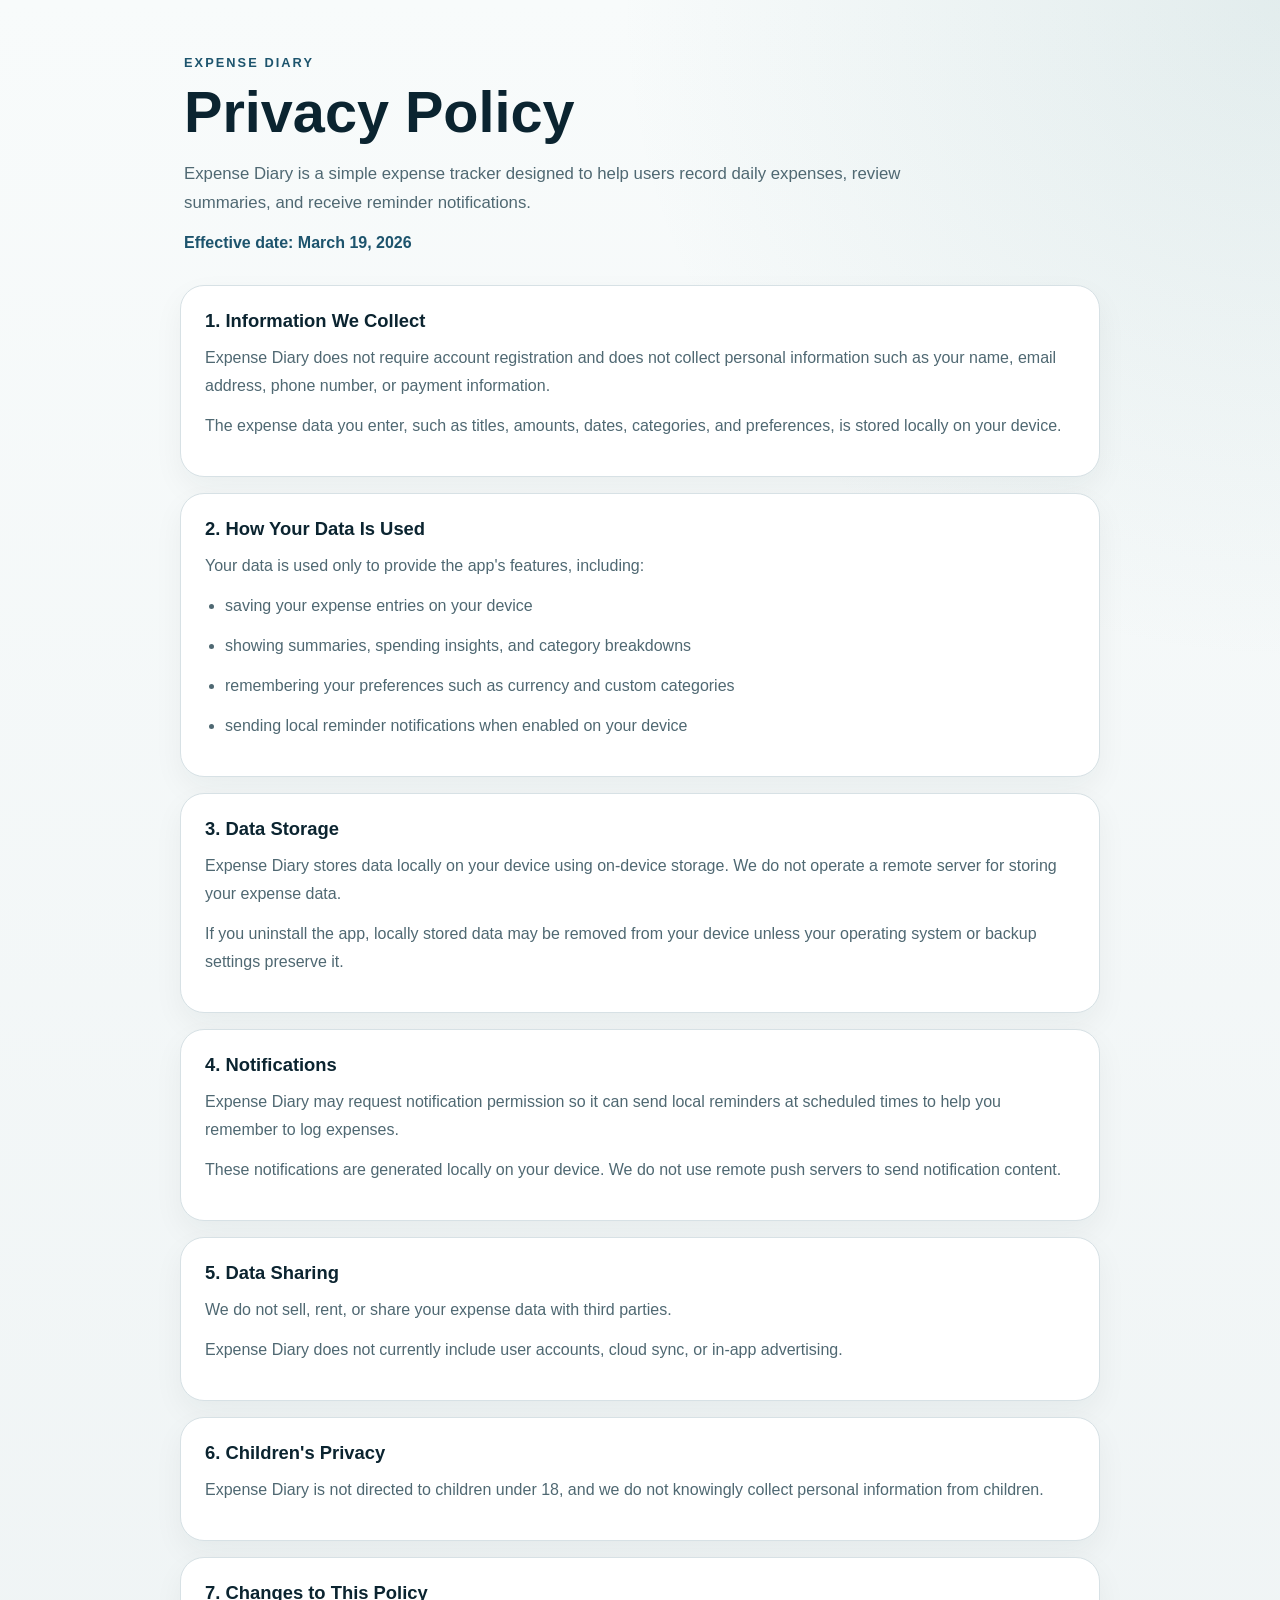
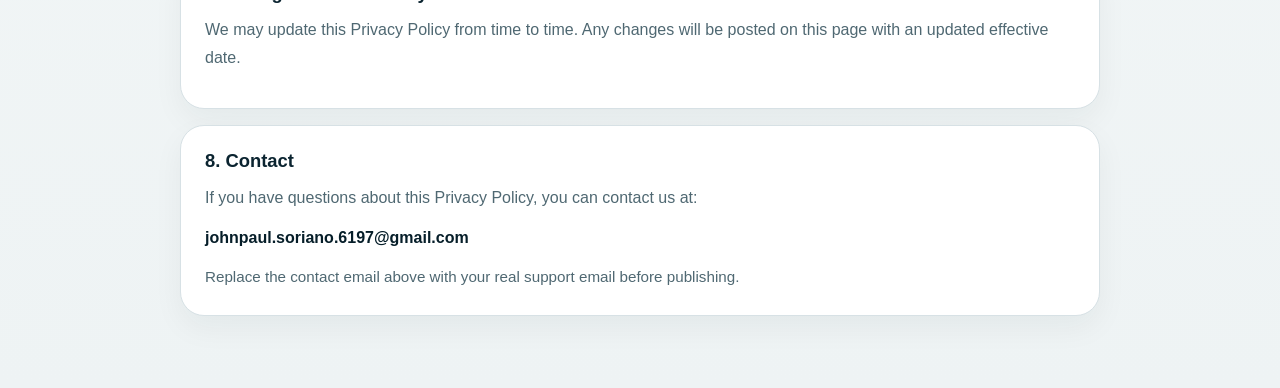
==== index.html @ 6d122ec1 "update" ====
<!DOCTYPE html>
<html lang="en">
<head>
  <meta charset="UTF-8">
  <meta name="viewport" content="width=device-width, initial-scale=1.0">
  <meta
    name="description"
    content="Privacy Policy for Expense Diary, a simple expense tracker."
  >
  <title>Expense Diary Privacy Policy</title>
  <link rel="stylesheet" href="privacy-policy.css">
</head>
<body>
  <main class="page">
    <section class="hero">
      <p class="eyebrow">Expense Diary</p>
      <h1>Privacy Policy</h1>
      <p class="lead">
        Expense Diary is a simple expense tracker designed to help users record
        daily expenses, review summaries, and receive reminder notifications.
      </p>
      <p class="meta">Effective date: March 19, 2026</p>
    </section>

    <section class="card">
      <h2>1. Information We Collect</h2>
      <p>
        Expense Diary does not require account registration and does not collect
        personal information such as your name, email address, phone number, or
        payment information.
      </p>
      <p>
        The expense data you enter, such as titles, amounts, dates, categories,
        and preferences, is stored locally on your device.
      </p>
    </section>

    <section class="card">
      <h2>2. How Your Data Is Used</h2>
      <p>Your data is used only to provide the app's features, including:</p>
      <ul>
        <li>saving your expense entries on your device</li>
        <li>showing summaries, spending insights, and category breakdowns</li>
        <li>remembering your preferences such as currency and custom categories</li>
        <li>sending local reminder notifications when enabled on your device</li>
      </ul>
    </section>

    <section class="card">
      <h2>3. Data Storage</h2>
      <p>
        Expense Diary stores data locally on your device using on-device storage.
        We do not operate a remote server for storing your expense data.
      </p>
      <p>
        If you uninstall the app, locally stored data may be removed from your
        device unless your operating system or backup settings preserve it.
      </p>
    </section>

    <section class="card">
      <h2>4. Notifications</h2>
      <p>
        Expense Diary may request notification permission so it can send local
        reminders at scheduled times to help you remember to log expenses.
      </p>
      <p>
        These notifications are generated locally on your device. We do not use
        remote push servers to send notification content.
      </p>
    </section>

    <section class="card">
      <h2>5. Data Sharing</h2>
      <p>
        We do not sell, rent, or share your expense data with third parties.
      </p>
      <p>
        Expense Diary does not currently include user accounts, cloud sync, or
        in-app advertising.
      </p>
    </section>

    <section class="card">
      <h2>6. Children's Privacy</h2>
      <p>
        Expense Diary is not directed to children under 18, and we do not
        knowingly collect personal information from children.
      </p>
    </section>

    <section class="card">
      <h2>7. Changes to This Policy</h2>
      <p>
        We may update this Privacy Policy from time to time. Any changes will be
        posted on this page with an updated effective date.
      </p>
    </section>

    <section class="card">
      <h2>8. Contact</h2>
      <p>
        If you have questions about this Privacy Policy, you can contact us at:
      </p>
      <p class="contact">johnpaul.soriano.6197@gmail.com</p>
      <p class="note">
        Replace the contact email above with your real support email before
        publishing.
      </p>
    </section>
  </main>
</body>
</html>
---- privacy-policy.css ----
:root {
  --bg: #eef3f4;
  --surface: #ffffff;
  --text: #0b2430;
  --muted: #4f6872;
  --line: #d7e1e5;
  --primary: #061e29;
  --secondary: #1d546d;
}

* {
  box-sizing: border-box;
}

body {
  margin: 0;
  font-family: "Poppins", "Segoe UI", sans-serif;
  background:
    radial-gradient(circle at top right, rgba(95, 149, 152, 0.14), transparent 28%),
    linear-gradient(180deg, #f8fbfb 0%, var(--bg) 100%);
  color: var(--text);
}

.page {
  width: min(920px, calc(100% - 32px));
  margin: 0 auto;
  padding: 40px 0 56px;
}

.hero {
  padding: 12px 4px 28px;
}

.eyebrow {
  margin: 0 0 10px;
  color: var(--secondary);
  font-size: 0.8rem;
  font-weight: 700;
  letter-spacing: 0.16em;
  text-transform: uppercase;
}

h1 {
  margin: 0;
  font-size: clamp(2rem, 5vw, 3.6rem);
  line-height: 1;
}

.lead {
  max-width: 720px;
  margin: 18px 0 12px;
  color: var(--muted);
  font-size: 1.05rem;
  line-height: 1.7;
}

.meta {
  margin: 0;
  color: var(--secondary);
  font-weight: 600;
}

.card {
  margin-bottom: 16px;
  padding: 24px;
  background: var(--surface);
  border: 1px solid var(--line);
  border-radius: 24px;
  box-shadow: 0 12px 30px rgba(6, 30, 41, 0.05);
}

h2 {
  margin: 0 0 12px;
  font-size: 1.15rem;
}

p,
li {
  margin: 0 0 12px;
  color: var(--muted);
  line-height: 1.75;
}

ul {
  margin: 0;
  padding-left: 20px;
}

.contact {
  color: var(--primary);
  font-weight: 700;
}

.note {
  margin-bottom: 0;
  font-size: 0.95rem;
}

@media (max-width: 640px) {
  .page {
    width: min(100% - 24px, 920px);
    padding: 24px 0 40px;
  }

  .card {
    padding: 20px;
    border-radius: 20px;
  }
}
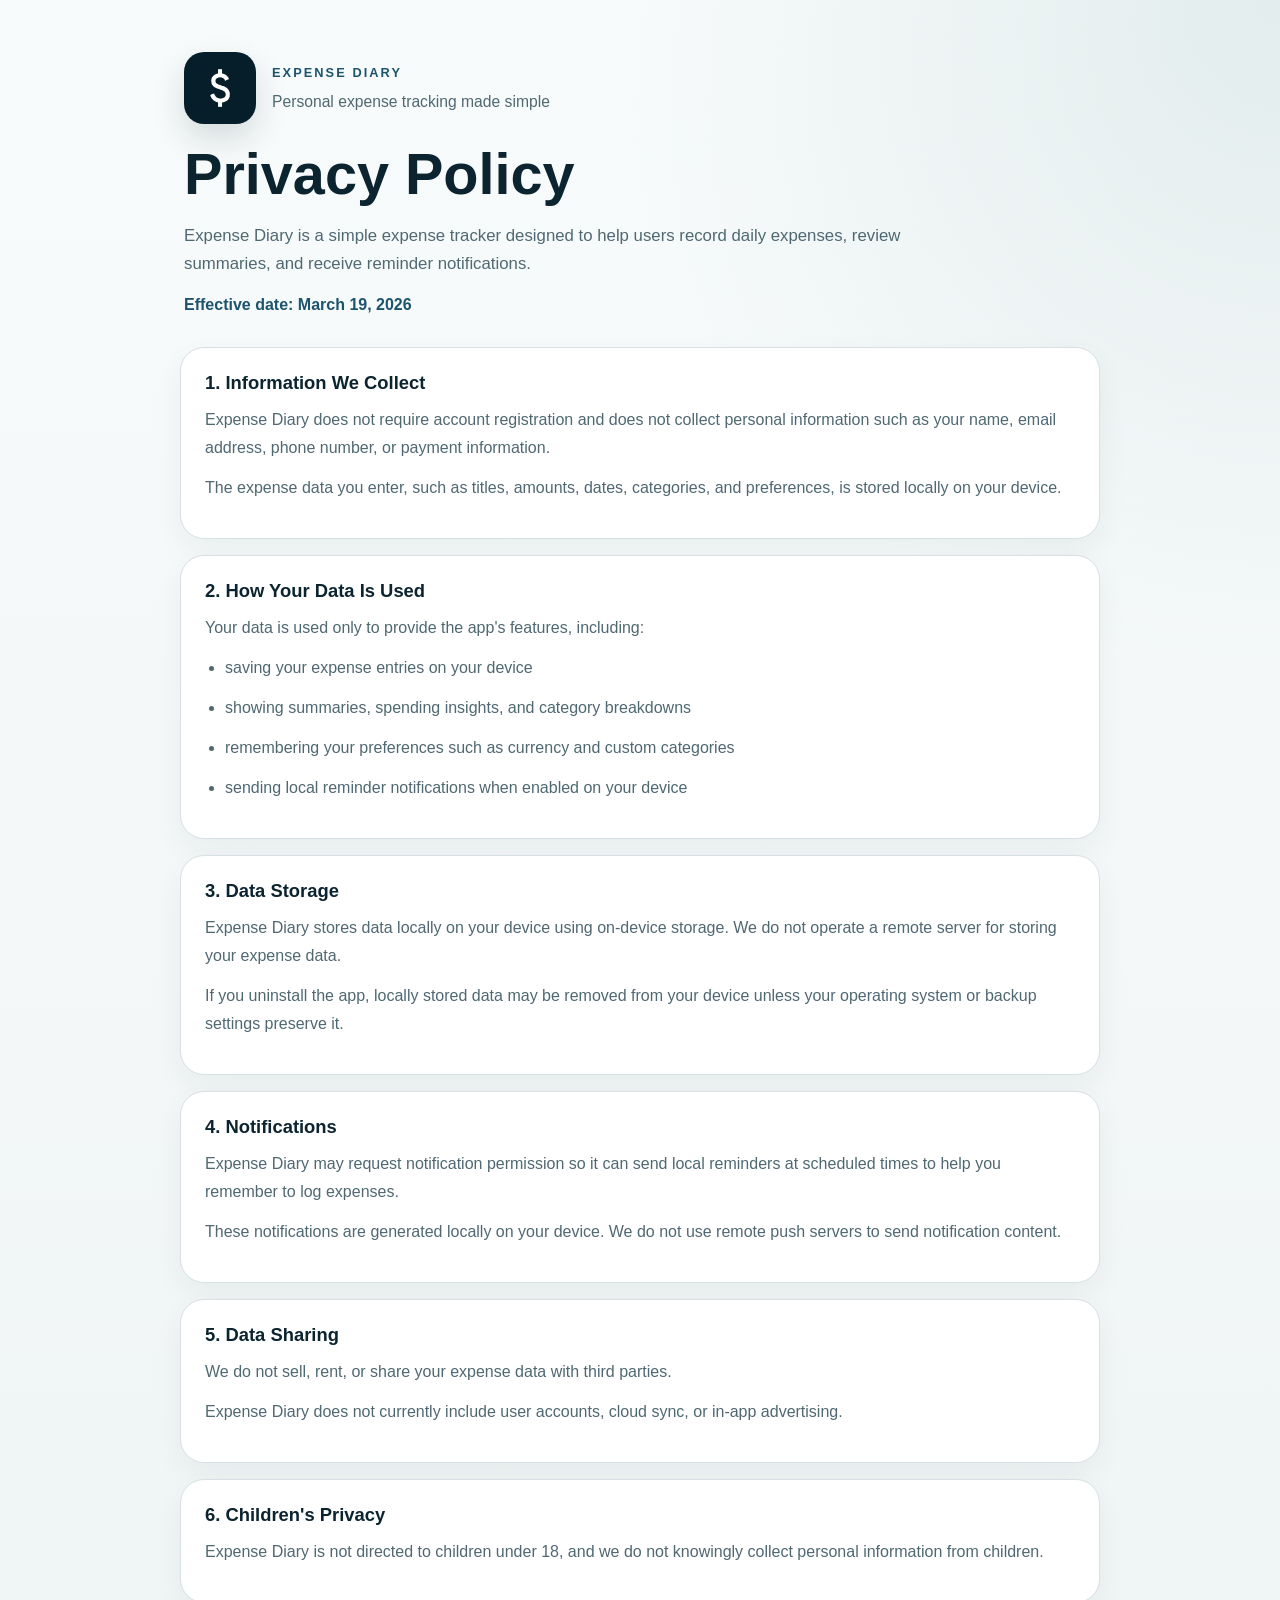
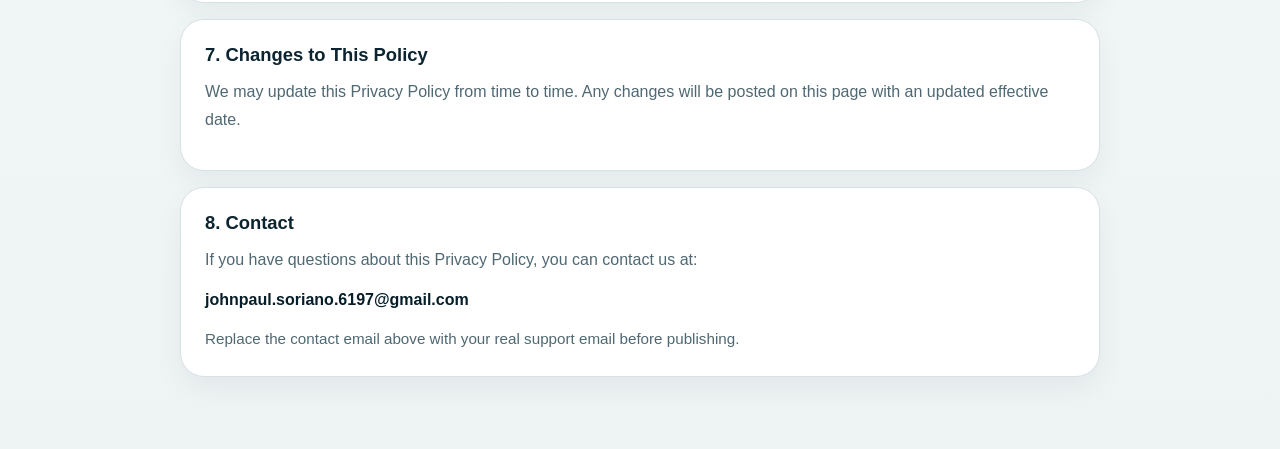
==== commit 02c7b829: "update" ====
--- a/index.html
+++ b/index.html
@@ -8,12 +8,19 @@
     content="Privacy Policy for Expense Diary, a simple expense tracker."
   >
   <title>Expense Diary Privacy Policy</title>
+  <link rel="icon" type="image/png" href="icon.png">
   <link rel="stylesheet" href="privacy-policy.css">
 </head>
 <body>
   <main class="page">
     <section class="hero">
-      <p class="eyebrow">Expense Diary</p>
+      <div class="brand">
+        <img class="brand-logo" src="icon.png" alt="Expense Diary logo">
+        <div class="brand-copy">
+          <p class="eyebrow">Expense Diary</p>
+          <p class="brand-tagline">Personal expense tracking made simple</p>
+        </div>
+      </div>
       <h1>Privacy Policy</h1>
       <p class="lead">
         Expense Diary is a simple expense tracker designed to help users record
--- a/privacy-policy.css
+++ b/privacy-policy.css
@@ -31,13 +31,38 @@
   padding: 12px 4px 28px;
 }
 
+.brand {
+  display: flex;
+  align-items: center;
+  gap: 16px;
+  margin-bottom: 22px;
+}
+
+.brand-logo {
+  width: 72px;
+  height: 72px;
+  border-radius: 20px;
+  box-shadow: 0 14px 32px rgba(6, 30, 41, 0.14);
+}
+
+.brand-copy {
+  min-width: 0;
+}
+
 .eyebrow {
-  margin: 0 0 10px;
+  margin: 0 0 6px;
   color: var(--secondary);
   font-size: 0.8rem;
   font-weight: 700;
   letter-spacing: 0.16em;
   text-transform: uppercase;
+}
+
+.brand-tagline {
+  margin: 0;
+  color: var(--muted);
+  font-size: 0.98rem;
+  line-height: 1.5;
 }
 
 h1 {
@@ -102,6 +127,17 @@
     padding: 24px 0 40px;
   }
 
+  .brand {
+    gap: 12px;
+    margin-bottom: 18px;
+  }
+
+  .brand-logo {
+    width: 60px;
+    height: 60px;
+    border-radius: 18px;
+  }
+
   .card {
     padding: 20px;
     border-radius: 20px;
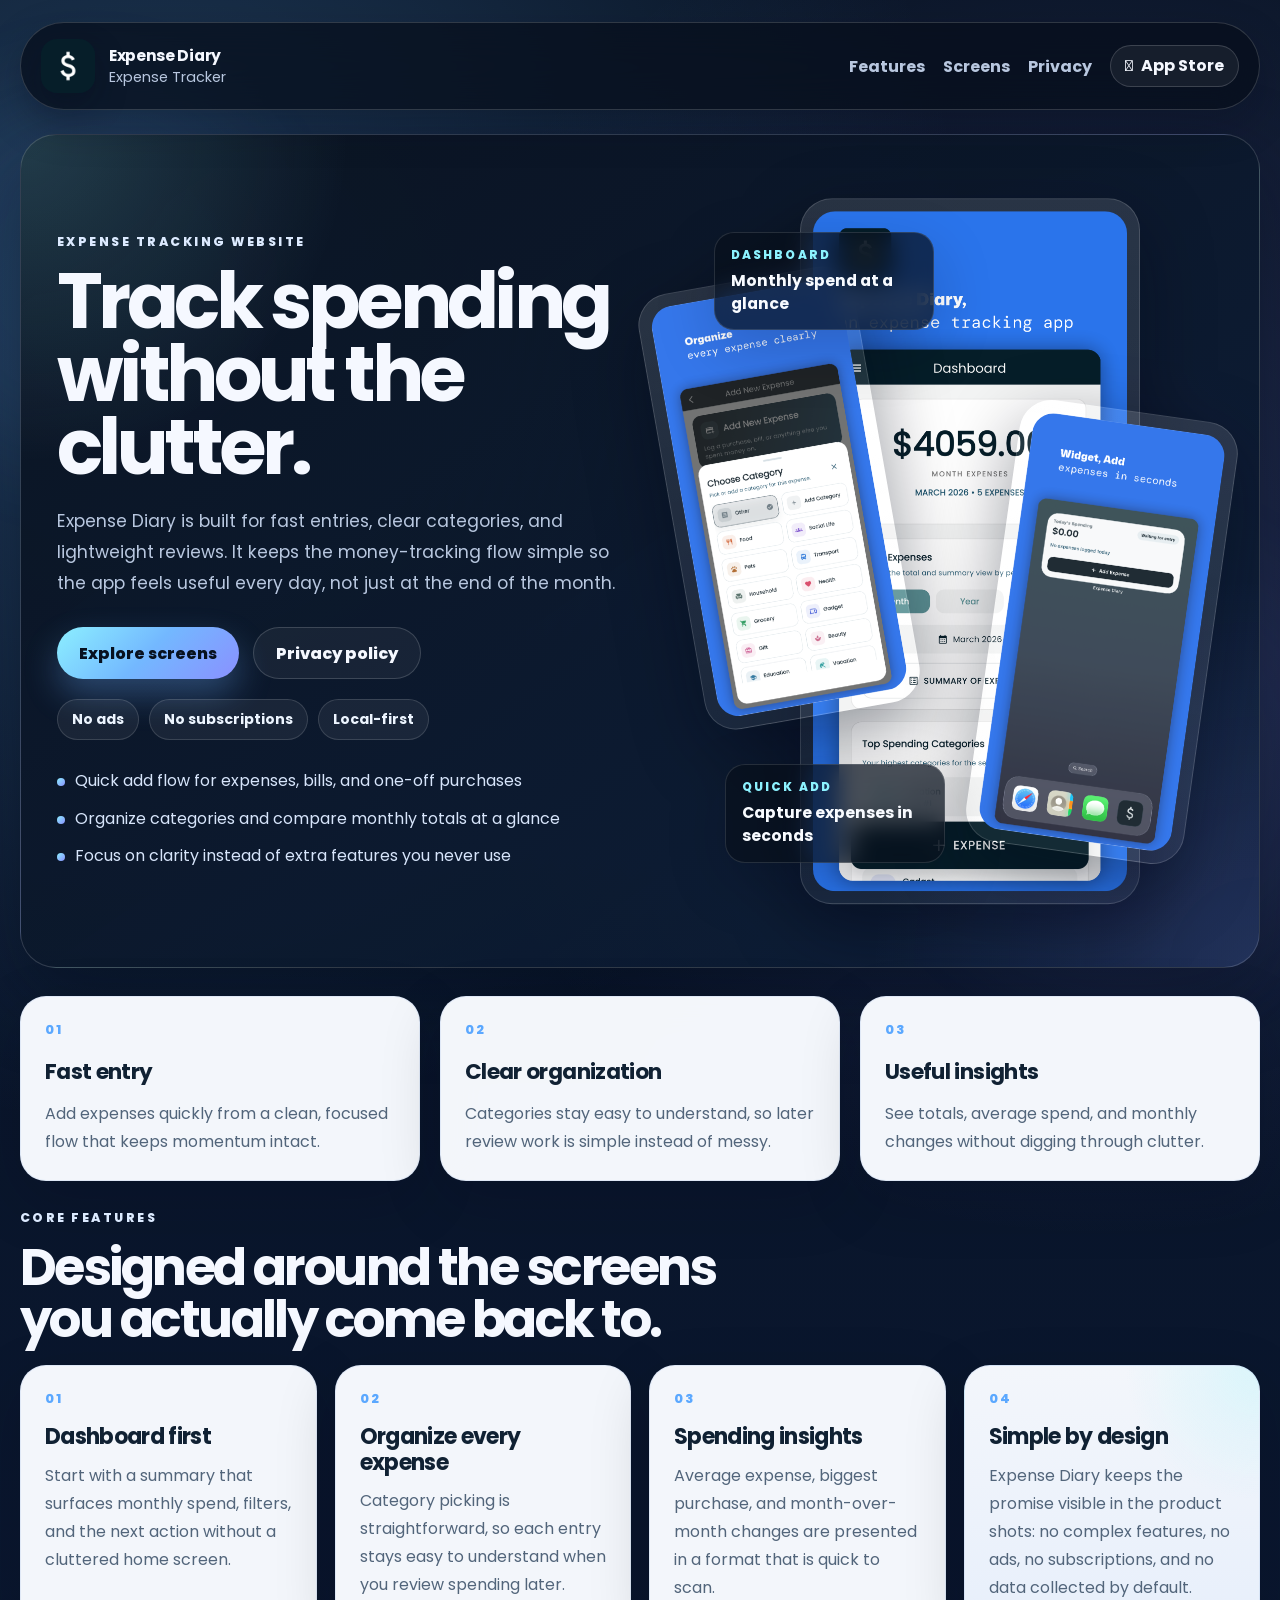
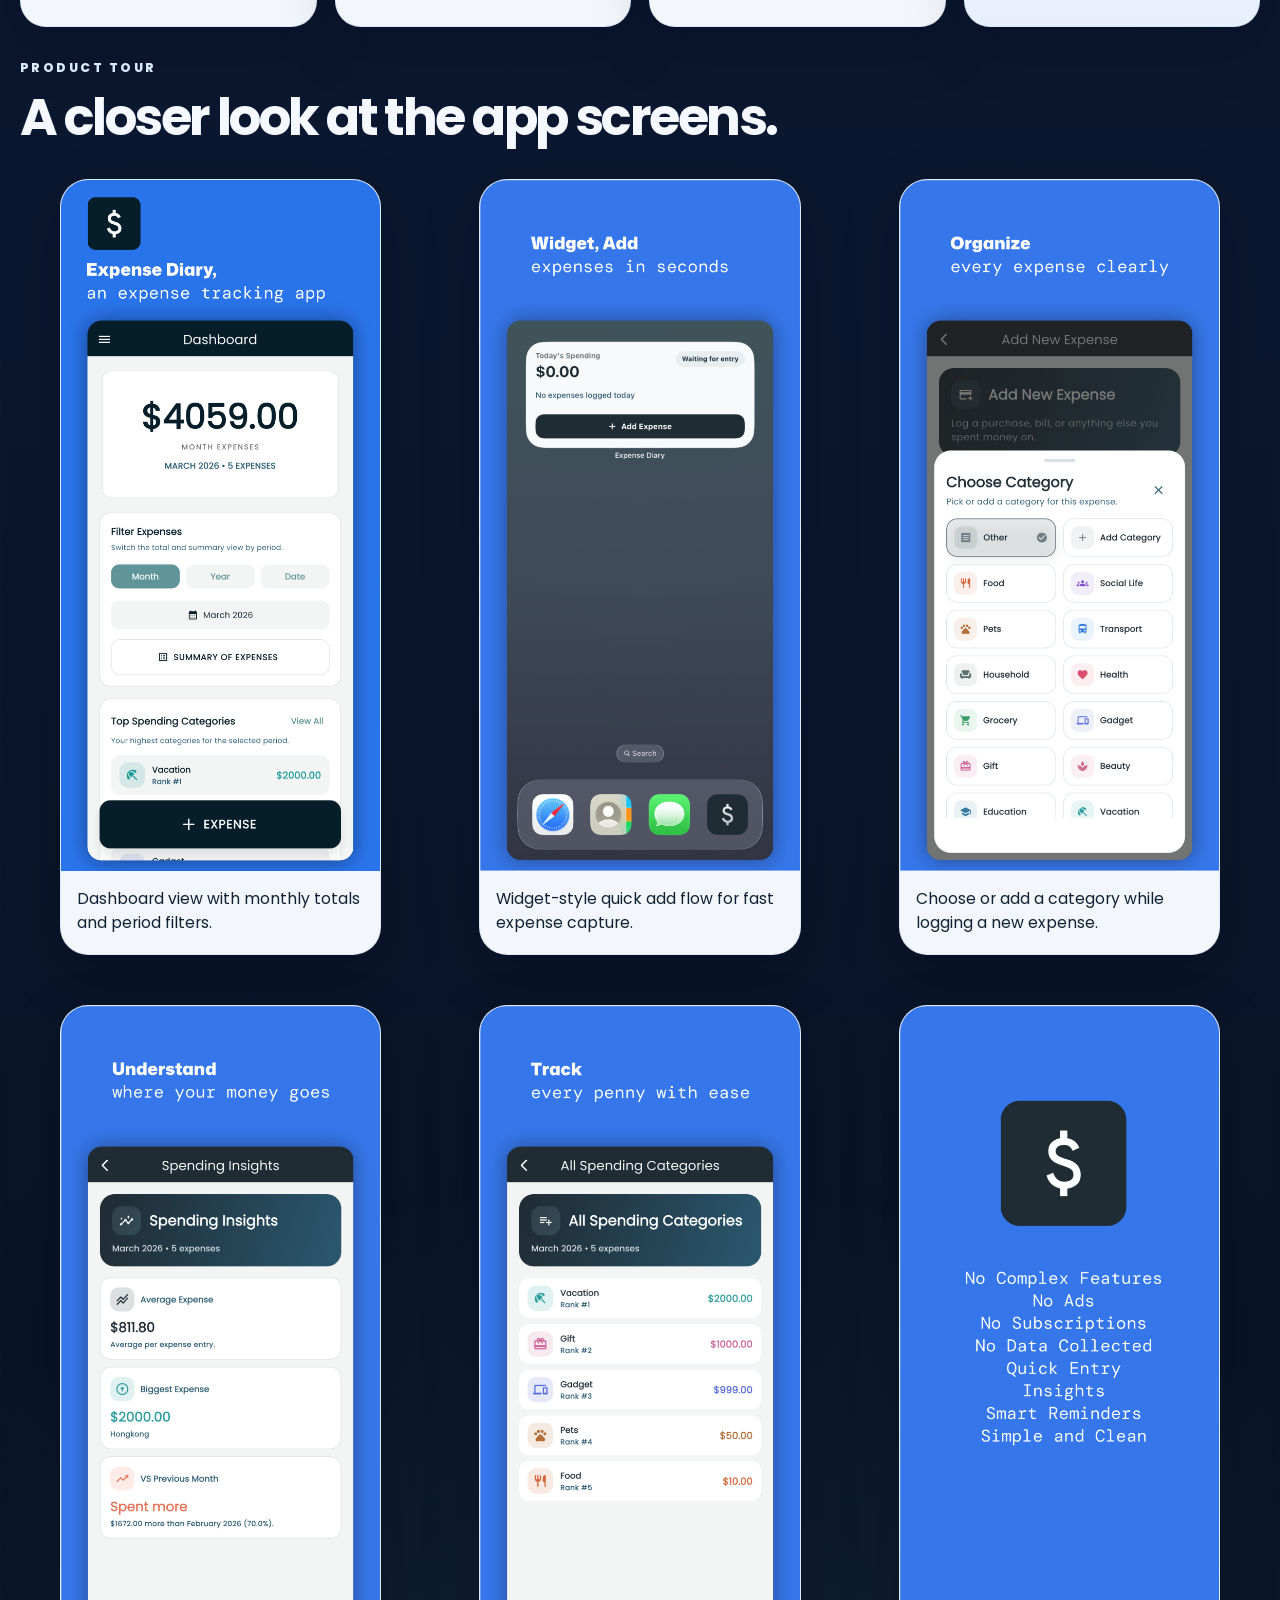
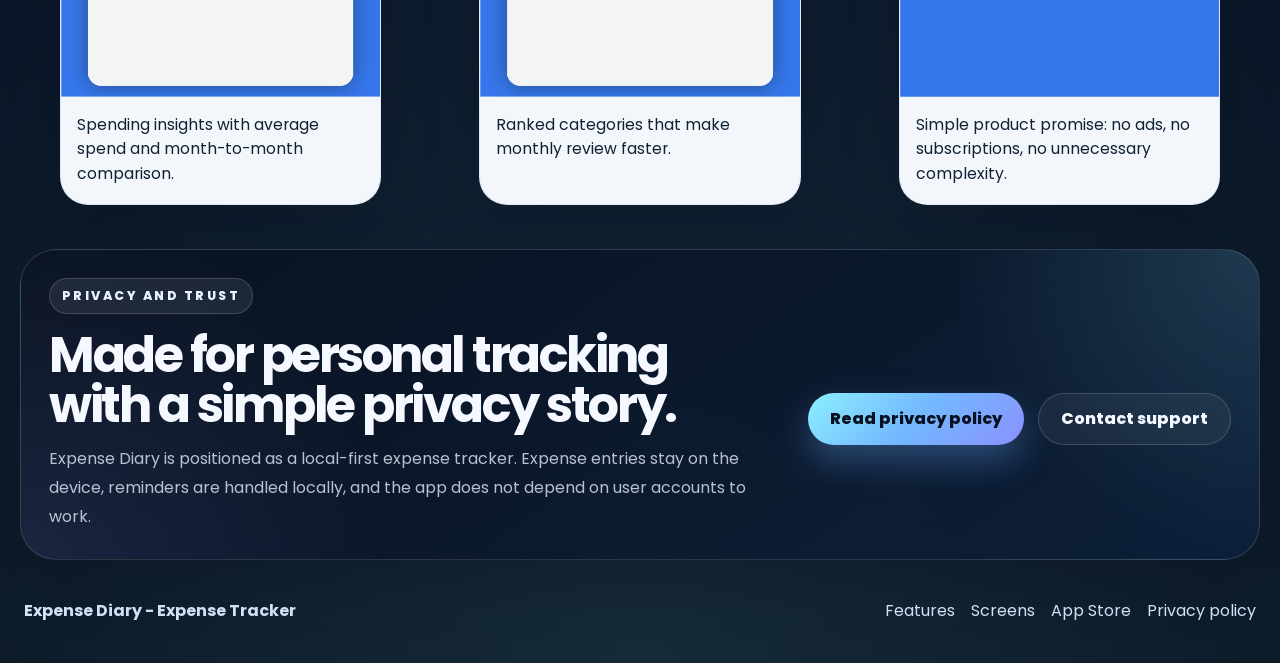
==== commit 5c4bd511: "update" ====
--- a/index.html
+++ b/index.html
@@ -5,116 +5,216 @@
   <meta name="viewport" content="width=device-width, initial-scale=1.0">
   <meta
     name="description"
-    content="Privacy Policy for Expense Diary, a simple expense tracker."
+    content="Expense Diary is a polished expense tracker website with fast logging, category organization, spending insights, and a simple local-first privacy story."
   >
-  <title>Expense Diary Privacy Policy</title>
+  <title>Expense Diary - Expense Tracker</title>
+  <link rel="preconnect" href="https://fonts.googleapis.com">
+  <link rel="preconnect" href="https://fonts.gstatic.com" crossorigin>
+  <link
+    href="https://fonts.googleapis.com/css2?family=Poppins:wght@400;500;600;700;800&display=swap"
+    rel="stylesheet"
+  >
   <link rel="icon" type="image/png" href="icon.png">
-  <link rel="stylesheet" href="privacy-policy.css">
+  <link rel="stylesheet" href="styles.css">
 </head>
 <body>
-  <main class="page">
-    <section class="hero">
-      <div class="brand">
-        <img class="brand-logo" src="icon.png" alt="Expense Diary logo">
+  <div class="site-shell">
+    <header class="site-header">
+      <a class="brand" href="#top" aria-label="Expense Diary home">
+        <img class="brand-logo" src="icon.png" alt="Expense Diary app icon">
         <div class="brand-copy">
-          <p class="eyebrow">Expense Diary</p>
-          <p class="brand-tagline">Personal expense tracking made simple</p>
-        </div>
+          <p class="brand-name">Expense Diary</p>
+          <p class="brand-subtitle">Expense Tracker</p>
+        </div>
+      </a>
+      <nav class="site-nav" aria-label="Primary">
+        <a href="#features">Features</a>
+        <a href="#screens">Screens</a>
+        <a href="#privacy">Privacy</a>
+        <a
+          class="nav-store"
+          href="https://apps.apple.com/us/app/expense-diary-expense-tracker/id6760805756"
+          target="_blank"
+          rel="noopener noreferrer"
+        >
+          <span class="nav-store-icon" aria-hidden="true"></span>
+          App Store
+        </a>
+      </nav>
+    </header>
+
+    <main id="top">
+      <section class="hero section">
+        <div class="hero-copy reveal">
+          <p class="eyebrow">Expense tracking website</p>
+          <h1>Track spending without the clutter.</h1>
+          <p class="hero-lead">
+            Expense Diary is built for fast entries, clear categories, and
+            lightweight reviews. It keeps the money-tracking flow simple so the
+            app feels useful every day, not just at the end of the month.
+          </p>
+
+          <div class="hero-actions">
+            <a class="button button-primary" href="#screens">Explore screens</a>
+            <a class="button button-secondary" href="privacy.html">Privacy policy</a>
+          </div>
+
+          <div class="hero-badges" aria-label="Key promises">
+            <span>No ads</span>
+            <span>No subscriptions</span>
+            <span>Local-first</span>
+          </div>
+
+          <ul class="hero-points">
+            <li>Quick add flow for expenses, bills, and one-off purchases</li>
+            <li>Organize categories and compare monthly totals at a glance</li>
+            <li>Focus on clarity instead of extra features you never use</li>
+          </ul>
+        </div>
+
+        <div class="hero-visual reveal" aria-hidden="true">
+          <div class="hero-glow"></div>
+          <div class="device-card device-main">
+            <img src="app_screens/1.png" alt="">
+          </div>
+          <div class="device-card device-top">
+            <img src="app_screens/4.png" alt="">
+          </div>
+          <div class="device-card device-bottom">
+            <img src="app_screens/6.png" alt="">
+          </div>
+          <div class="note-card note-top">
+            <span class="note-label">Dashboard</span>
+            <strong>Monthly spend at a glance</strong>
+          </div>
+          <div class="note-card note-bottom">
+            <span class="note-label">Quick add</span>
+            <strong>Capture expenses in seconds</strong>
+          </div>
+        </div>
+      </section>
+
+      <section class="signal-strip section" aria-label="Core promises">
+        <article class="signal-card reveal">
+          <p class="signal-kicker">01</p>
+          <h2>Fast entry</h2>
+          <p>Add expenses quickly from a clean, focused flow that keeps momentum intact.</p>
+        </article>
+        <article class="signal-card reveal">
+          <p class="signal-kicker">02</p>
+          <h2>Clear organization</h2>
+          <p>Categories stay easy to understand, so later review work is simple instead of messy.</p>
+        </article>
+        <article class="signal-card reveal">
+          <p class="signal-kicker">03</p>
+          <h2>Useful insights</h2>
+          <p>See totals, average spend, and monthly changes without digging through clutter.</p>
+        </article>
+      </section>
+
+      <section class="section feature-section" id="features">
+        <div class="section-heading reveal">
+          <p class="eyebrow">Core features</p>
+          <h2>Designed around the screens you actually come back to.</h2>
+        </div>
+
+        <div class="feature-grid">
+          <article class="feature-card reveal">
+            <p class="feature-number">01</p>
+            <h3>Dashboard first</h3>
+            <p>
+              Start with a summary that surfaces monthly spend, filters, and the
+              next action without a cluttered home screen.
+            </p>
+          </article>
+          <article class="feature-card reveal">
+            <p class="feature-number">02</p>
+            <h3>Organize every expense</h3>
+            <p>
+              Category picking is straightforward, so each entry stays easy to
+              understand when you review spending later.
+            </p>
+          </article>
+          <article class="feature-card reveal">
+            <p class="feature-number">03</p>
+            <h3>Spending insights</h3>
+            <p>
+              Average expense, biggest purchase, and month-over-month changes
+              are presented in a format that is quick to scan.
+            </p>
+          </article>
+          <article class="feature-card feature-card-tall reveal">
+            <p class="feature-number">04</p>
+            <h3>Simple by design</h3>
+            <p>
+              Expense Diary keeps the promise visible in the product shots: no
+              complex features, no ads, no subscriptions, and no data collected
+              by default.
+            </p>
+          </article>
+        </div>
+      </section>
+
+      <section class="section screens-section" id="screens">
+        <div class="section-heading reveal">
+          <p class="eyebrow">Product tour</p>
+          <h2>A closer look at the app screens.</h2>
+        </div>
+
+        <div class="screen-grid">
+          <figure class="screen-card reveal">
+            <img src="app_screens/1.png" alt="Dashboard screen showing monthly expenses and filters" loading="eager">
+            <figcaption>Dashboard view with monthly totals and period filters.</figcaption>
+          </figure>
+          <figure class="screen-card reveal">
+            <img src="app_screens/6.png" alt="Widget view showing quick add and today's spending" loading="lazy">
+            <figcaption>Widget-style quick add flow for fast expense capture.</figcaption>
+          </figure>
+          <figure class="screen-card reveal">
+            <img src="app_screens/4.png" alt="Category picker screen for organizing expenses" loading="lazy">
+            <figcaption>Choose or add a category while logging a new expense.</figcaption>
+          </figure>
+          <figure class="screen-card reveal">
+            <img src="app_screens/3.png" alt="Spending insights screen with average expense and month comparison" loading="lazy">
+            <figcaption>Spending insights with average spend and month-to-month comparison.</figcaption>
+          </figure>
+          <figure class="screen-card reveal">
+            <img src="app_screens/5.png" alt="All spending categories screen showing ranked categories and amounts" loading="lazy">
+            <figcaption>Ranked categories that make monthly review faster.</figcaption>
+          </figure>
+          <figure class="screen-card reveal">
+            <img src="app_screens/2.png" alt="Simple product message screen highlighting the app's lightweight approach" loading="lazy">
+            <figcaption>Simple product promise: no ads, no subscriptions, no unnecessary complexity.</figcaption>
+          </figure>
+        </div>
+      </section>
+
+      <section class="privacy-strip section" id="privacy">
+        <div class="privacy-copy reveal">
+          <p class="eyebrow">Privacy and trust</p>
+          <h2>Made for personal tracking with a simple privacy story.</h2>
+          <p>
+            Expense Diary is positioned as a local-first expense tracker.
+            Expense entries stay on the device, reminders are handled locally,
+            and the app does not depend on user accounts to work.
+          </p>
+        </div>
+        <div class="privacy-actions reveal">
+          <a class="button button-primary" href="privacy.html">Read privacy policy</a>
+          <a class="button button-ghost" href="mailto:johnpaul.soriano.6197@gmail.com">Contact support</a>
+        </div>
+      </section>
+    </main>
+
+    <footer class="site-footer">
+      <p>Expense Diary - Expense Tracker</p>
+      <div class="footer-links">
+        <a href="#features">Features</a>
+        <a href="#screens">Screens</a>
+        <a href="https://apps.apple.com/us/app/expense-diary-expense-tracker/id6760805756" target="_blank" rel="noopener noreferrer">App Store</a>
+        <a href="privacy.html">Privacy policy</a>
       </div>
-      <h1>Privacy Policy</h1>
-      <p class="lead">
-        Expense Diary is a simple expense tracker designed to help users record
-        daily expenses, review summaries, and receive reminder notifications.
-      </p>
-      <p class="meta">Effective date: March 19, 2026</p>
-    </section>
-
-    <section class="card">
-      <h2>1. Information We Collect</h2>
-      <p>
-        Expense Diary does not require account registration and does not collect
-        personal information such as your name, email address, phone number, or
-        payment information.
-      </p>
-      <p>
-        The expense data you enter, such as titles, amounts, dates, categories,
-        and preferences, is stored locally on your device.
-      </p>
-    </section>
-
-    <section class="card">
-      <h2>2. How Your Data Is Used</h2>
-      <p>Your data is used only to provide the app's features, including:</p>
-      <ul>
-        <li>saving your expense entries on your device</li>
-        <li>showing summaries, spending insights, and category breakdowns</li>
-        <li>remembering your preferences such as currency and custom categories</li>
-        <li>sending local reminder notifications when enabled on your device</li>
-      </ul>
-    </section>
-
-    <section class="card">
-      <h2>3. Data Storage</h2>
-      <p>
-        Expense Diary stores data locally on your device using on-device storage.
-        We do not operate a remote server for storing your expense data.
-      </p>
-      <p>
-        If you uninstall the app, locally stored data may be removed from your
-        device unless your operating system or backup settings preserve it.
-      </p>
-    </section>
-
-    <section class="card">
-      <h2>4. Notifications</h2>
-      <p>
-        Expense Diary may request notification permission so it can send local
-        reminders at scheduled times to help you remember to log expenses.
-      </p>
-      <p>
-        These notifications are generated locally on your device. We do not use
-        remote push servers to send notification content.
-      </p>
-    </section>
-
-    <section class="card">
-      <h2>5. Data Sharing</h2>
-      <p>
-        We do not sell, rent, or share your expense data with third parties.
-      </p>
-      <p>
-        Expense Diary does not currently include user accounts, cloud sync, or
-        in-app advertising.
-      </p>
-    </section>
-
-    <section class="card">
-      <h2>6. Children's Privacy</h2>
-      <p>
-        Expense Diary is not directed to children under 18, and we do not
-        knowingly collect personal information from children.
-      </p>
-    </section>
-
-    <section class="card">
-      <h2>7. Changes to This Policy</h2>
-      <p>
-        We may update this Privacy Policy from time to time. Any changes will be
-        posted on this page with an updated effective date.
-      </p>
-    </section>
-
-    <section class="card">
-      <h2>8. Contact</h2>
-      <p>
-        If you have questions about this Privacy Policy, you can contact us at:
-      </p>
-      <p class="contact">johnpaul.soriano.6197@gmail.com</p>
-      <p class="note">
-        Replace the contact email above with your real support email before
-        publishing.
-      </p>
-    </section>
-  </main>
+    </footer>
+  </div>
 </body>
 </html>
--- a/styles.css
+++ b/styles.css
@@ -0,0 +1,786 @@
+:root {
+  --bg: #07111f;
+  --bg-2: #0b1f39;
+  --panel: rgba(10, 18, 31, 0.72);
+  --panel-strong: rgba(8, 15, 27, 0.92);
+  --paper: #f8fbff;
+  --paper-soft: #eef4ff;
+  --line: rgba(149, 182, 233, 0.22);
+  --line-strong: rgba(255, 255, 255, 0.16);
+  --text: #f5f8ff;
+  --muted: #b8c7df;
+  --ink: #102133;
+  --ink-soft: #52657b;
+  --accent: #68b6ff;
+  --accent-2: #8cf2ff;
+  --accent-3: #8d91ff;
+  --warm: #ffb05c;
+  --shadow: 0 28px 80px rgba(1, 8, 20, 0.38);
+  --shadow-soft: 0 20px 60px rgba(2, 8, 22, 0.18);
+  --radius-xl: 36px;
+  --radius-lg: 26px;
+  --radius-md: 20px;
+}
+
+* {
+  box-sizing: border-box;
+}
+
+html {
+  scroll-behavior: smooth;
+}
+
+body {
+  margin: 0;
+  min-height: 100vh;
+  font-family: "Poppins", "Segoe UI", sans-serif;
+  color: var(--text);
+  background:
+    radial-gradient(circle at 12% 8%, rgba(104, 182, 255, 0.24), transparent 22%),
+    radial-gradient(circle at 86% 14%, rgba(141, 145, 255, 0.18), transparent 20%),
+    radial-gradient(circle at 50% 100%, rgba(140, 242, 255, 0.11), transparent 28%),
+    linear-gradient(180deg, #091425 0%, #0a1730 48%, #07111f 100%);
+  position: relative;
+  overflow-x: hidden;
+}
+
+body::before,
+body::after {
+  content: "";
+  position: fixed;
+  inset: auto;
+  z-index: -1;
+  pointer-events: none;
+  filter: blur(48px);
+  opacity: 0.75;
+}
+
+body::before {
+  top: 9vh;
+  left: -8vw;
+  width: 24rem;
+  height: 24rem;
+  border-radius: 50%;
+  background: rgba(104, 182, 255, 0.12);
+}
+
+body::after {
+  right: -6vw;
+  bottom: -10vh;
+  width: 28rem;
+  height: 28rem;
+  border-radius: 50%;
+  background: rgba(141, 145, 255, 0.1);
+}
+
+img {
+  display: block;
+  max-width: 100%;
+}
+
+a {
+  color: inherit;
+  text-decoration: none;
+}
+
+main {
+  display: block;
+}
+
+.site-shell {
+  width: min(1240px, calc(100% - 32px));
+  margin: 0 auto;
+  padding: 22px 0 40px;
+}
+
+.section {
+  margin-bottom: 28px;
+}
+
+.site-header {
+  position: sticky;
+  top: 16px;
+  z-index: 20;
+  display: flex;
+  align-items: center;
+  justify-content: space-between;
+  gap: 20px;
+  margin-bottom: 24px;
+  padding: 16px 20px;
+  border: 1px solid var(--line-strong);
+  border-radius: 999px;
+  background: rgba(7, 14, 27, 0.7);
+  backdrop-filter: blur(20px);
+  box-shadow: 0 16px 42px rgba(3, 9, 24, 0.24);
+}
+
+.brand {
+  display: flex;
+  align-items: center;
+  gap: 14px;
+  min-width: 0;
+}
+
+.brand-logo {
+  width: 54px;
+  height: 54px;
+  border-radius: 16px;
+  box-shadow: 0 14px 32px rgba(3, 9, 24, 0.28);
+}
+
+.brand-copy {
+  min-width: 0;
+}
+
+.brand-name,
+.brand-subtitle {
+  margin: 0;
+}
+
+.brand-name,
+.hero h1,
+.section-heading h2,
+.feature-card h3,
+.privacy-copy h2,
+.signal-card h2,
+.screen-card figcaption {
+  font-family: "Poppins", "Segoe UI", sans-serif;
+}
+
+.brand-name {
+  font-size: 0.98rem;
+  font-weight: 700;
+  letter-spacing: -0.02em;
+}
+
+.brand-subtitle {
+  color: var(--muted);
+  font-size: 0.9rem;
+  line-height: 1.4;
+}
+
+.site-nav {
+  display: flex;
+  flex-wrap: wrap;
+  align-items: center;
+  gap: 18px;
+  color: var(--muted);
+  font-weight: 700;
+}
+
+.nav-store {
+  display: inline-flex;
+  align-items: center;
+  gap: 8px;
+  min-height: 42px;
+  padding: 0 14px;
+  border: 1px solid rgba(255, 255, 255, 0.16);
+  border-radius: 999px;
+  color: var(--text);
+  background: rgba(255, 255, 255, 0.06);
+  line-height: 1;
+}
+
+.nav-store-icon {
+  font-size: 0.95em;
+  line-height: 1;
+}
+
+.site-nav a,
+.footer-links a {
+  transition: color 180ms ease, transform 180ms ease, opacity 180ms ease;
+}
+
+.site-nav a:hover,
+.site-nav a:focus-visible,
+.footer-links a:hover,
+.footer-links a:focus-visible {
+  color: var(--text);
+  transform: translateY(-1px);
+}
+
+.nav-store:hover,
+.nav-store:focus-visible {
+  background: rgba(255, 255, 255, 0.1);
+}
+
+.site-nav a:focus-visible,
+.footer-links a:focus-visible,
+.button:focus-visible {
+  outline: 2px solid #9fdbff;
+  outline-offset: 3px;
+}
+
+.hero {
+  display: grid;
+  grid-template-columns: minmax(0, 1fr) minmax(360px, 0.95fr);
+  gap: 30px;
+  align-items: center;
+  padding: 36px;
+  border: 1px solid var(--line-strong);
+  border-radius: var(--radius-xl);
+  background:
+    radial-gradient(circle at top left, rgba(140, 242, 255, 0.18), transparent 22%),
+    radial-gradient(circle at bottom right, rgba(141, 145, 255, 0.16), transparent 26%),
+    linear-gradient(145deg, rgba(10, 18, 31, 0.94), rgba(13, 31, 58, 0.92));
+  box-shadow: var(--shadow);
+  overflow: hidden;
+}
+
+.hero-copy {
+  position: relative;
+  z-index: 1;
+}
+
+.eyebrow {
+  margin: 0 0 14px;
+  color: #dceaff;
+  font-size: 0.78rem;
+  font-weight: 800;
+  letter-spacing: 0.2em;
+  text-transform: uppercase;
+}
+
+.hero h1 {
+  margin: 0;
+  max-width: 12ch;
+  font-size: clamp(3rem, 6vw, 5.9rem);
+  line-height: 0.95;
+  letter-spacing: -0.06em;
+}
+
+.hero-lead {
+  max-width: 640px;
+  margin: 22px 0 0;
+  color: var(--muted);
+  font-size: 1.08rem;
+  line-height: 1.8;
+}
+
+.hero-actions,
+.privacy-actions {
+  display: flex;
+  flex-wrap: wrap;
+  gap: 14px;
+  margin-top: 28px;
+}
+
+.button {
+  display: inline-flex;
+  align-items: center;
+  justify-content: center;
+  min-height: 52px;
+  padding: 0 22px;
+  border-radius: 999px;
+  font-weight: 800;
+  transition: transform 180ms ease, box-shadow 180ms ease, border-color 180ms ease;
+}
+
+.button:hover,
+.button:focus-visible {
+  transform: translateY(-2px);
+}
+
+.button-primary {
+  color: #07111f;
+  background: linear-gradient(135deg, #8cefff 0%, #73b8ff 50%, #8a90ff 100%);
+  box-shadow: 0 16px 34px rgba(110, 173, 255, 0.32);
+}
+
+.button-appstore {
+  color: var(--text);
+  border: 1px solid rgba(255, 255, 255, 0.18);
+  background:
+    linear-gradient(135deg, rgba(12, 22, 38, 0.92), rgba(23, 39, 66, 0.88));
+  box-shadow: 0 16px 34px rgba(2, 8, 22, 0.28);
+}
+
+.button-secondary,
+.button-ghost {
+  border: 1px solid rgba(255, 255, 255, 0.16);
+  background: rgba(255, 255, 255, 0.05);
+}
+
+.button-ghost {
+  color: var(--text);
+}
+
+.hero-badges {
+  display: flex;
+  flex-wrap: wrap;
+  gap: 10px;
+  margin-top: 20px;
+}
+
+.hero-badges span {
+  padding: 9px 14px;
+  border: 1px solid rgba(255, 255, 255, 0.14);
+  border-radius: 999px;
+  background: rgba(255, 255, 255, 0.06);
+  color: #edf5ff;
+  font-size: 0.88rem;
+  font-weight: 700;
+}
+
+.hero-points {
+  display: grid;
+  gap: 12px;
+  margin: 28px 0 0;
+  padding: 0;
+  list-style: none;
+}
+
+.hero-points li {
+  position: relative;
+  padding-left: 18px;
+  color: #d7e5fb;
+  line-height: 1.6;
+}
+
+.hero-points li::before {
+  content: "";
+  position: absolute;
+  top: 10px;
+  left: 0;
+  width: 8px;
+  height: 8px;
+  border-radius: 999px;
+  background: linear-gradient(135deg, #8cefff, #8a90ff);
+}
+
+.hero-visual {
+  position: relative;
+  min-height: 760px;
+  display: flex;
+  align-items: center;
+  justify-content: center;
+}
+
+.hero-glow {
+  position: absolute;
+  inset: 16% 10% 12% 8%;
+  border-radius: 40px;
+  background:
+    radial-gradient(circle at 20% 20%, rgba(140, 242, 255, 0.28), transparent 28%),
+    radial-gradient(circle at 80% 70%, rgba(141, 145, 255, 0.24), transparent 30%);
+  filter: blur(14px);
+  opacity: 0.9;
+}
+
+.device-card {
+  position: absolute;
+  overflow: hidden;
+  padding: 12px;
+  border: 1px solid rgba(255, 255, 255, 0.15);
+  border-radius: 32px;
+  background: linear-gradient(180deg, rgba(255, 255, 255, 0.12), rgba(255, 255, 255, 0.06));
+  box-shadow: 0 24px 70px rgba(2, 8, 22, 0.4);
+}
+
+.device-card img {
+  display: block;
+  width: 100%;
+  height: auto;
+  border-radius: 22px;
+}
+
+.device-main {
+  width: min(100%, 340px);
+  right: 15%;
+  top: 50%;
+  transform: translateY(-50%);
+}
+
+.device-top {
+  width: 218px;
+  left: 0;
+  top: 14%;
+  transform: rotate(-10deg);
+}
+
+.device-bottom {
+  width: 220px;
+  right: 2%;
+  bottom: 10%;
+  transform: rotate(8deg);
+}
+
+.note-card {
+  position: absolute;
+  display: grid;
+  gap: 6px;
+  max-width: 220px;
+  padding: 14px 16px;
+  border: 1px solid rgba(255, 255, 255, 0.12);
+  border-radius: 20px;
+  background: rgba(8, 16, 29, 0.72);
+  backdrop-filter: blur(12px);
+  box-shadow: var(--shadow-soft);
+}
+
+.note-label {
+  color: var(--accent-2);
+  font-size: 0.74rem;
+  font-weight: 800;
+  letter-spacing: 0.18em;
+  text-transform: uppercase;
+}
+
+.note-card strong {
+  color: #f8fbff;
+  font-size: 0.98rem;
+  line-height: 1.45;
+}
+
+.note-top {
+  left: 8%;
+  top: 8%;
+}
+
+.note-bottom {
+  left: 10%;
+  bottom: 9%;
+}
+
+.signal-strip {
+  display: grid;
+  grid-template-columns: repeat(3, minmax(0, 1fr));
+  gap: 20px;
+}
+
+.signal-card,
+.feature-card,
+.screen-card,
+.privacy-strip {
+  border: 1px solid var(--line);
+  background: rgba(248, 251, 255, 0.98);
+  backdrop-filter: blur(18px);
+  box-shadow: var(--shadow-soft);
+}
+
+.signal-card {
+  padding: 24px;
+  border-radius: var(--radius-lg);
+  color: var(--ink);
+}
+
+.signal-kicker,
+.feature-number {
+  margin: 0 0 16px;
+  color: #5ba8ff;
+  font-size: 0.8rem;
+  font-weight: 800;
+  letter-spacing: 0.18em;
+}
+
+.signal-card h2 {
+  margin: 0 0 12px;
+  font-size: 1.35rem;
+  letter-spacing: -0.03em;
+}
+
+.signal-card p:last-child {
+  margin: 0;
+  color: var(--ink-soft);
+  line-height: 1.75;
+}
+
+.section-heading {
+  max-width: 760px;
+  margin-bottom: 20px;
+}
+
+.section-heading h2 {
+  margin: 0;
+  font-size: clamp(2rem, 4vw, 3.55rem);
+  line-height: 1.02;
+  letter-spacing: -0.05em;
+}
+
+.feature-grid {
+  display: grid;
+  grid-template-columns: repeat(4, minmax(0, 1fr));
+  gap: 18px;
+}
+
+.feature-card {
+  padding: 24px;
+  border-radius: var(--radius-lg);
+  color: var(--ink);
+}
+
+.feature-card-tall {
+  background:
+    radial-gradient(circle at top right, rgba(140, 242, 255, 0.24), transparent 34%),
+    linear-gradient(180deg, rgba(248, 251, 255, 0.98), rgba(236, 244, 255, 0.98));
+}
+
+.feature-card h3 {
+  margin: 0 0 12px;
+  font-size: 1.38rem;
+  line-height: 1.15;
+  letter-spacing: -0.03em;
+}
+
+.feature-card p:last-child {
+  margin: 0;
+  color: var(--ink-soft);
+  line-height: 1.75;
+}
+
+.screens-section {
+  padding-top: 4px;
+}
+
+.screen-grid {
+  display: grid;
+  grid-template-columns: repeat(3, minmax(0, 1fr));
+  gap: 18px;
+}
+
+.screen-card {
+  overflow: hidden;
+  border-radius: 28px;
+  color: var(--ink);
+}
+
+.screen-card img {
+  width: 100%;
+  height: auto;
+}
+
+.screen-card figcaption {
+  padding: 16px 16px 18px;
+  color: var(--ink);
+  font-size: 0.98rem;
+  line-height: 1.55;
+}
+
+.privacy-strip {
+  display: flex;
+  justify-content: space-between;
+  gap: 24px;
+  align-items: center;
+  padding: 28px;
+  border-radius: var(--radius-xl);
+  color: #f5f8ff;
+  border: 1px solid rgba(255, 255, 255, 0.14);
+  background:
+    radial-gradient(circle at top right, rgba(140, 242, 255, 0.14), transparent 24%),
+    radial-gradient(circle at bottom left, rgba(141, 145, 255, 0.12), transparent 28%),
+    linear-gradient(145deg, rgba(10, 18, 31, 0.96), rgba(13, 31, 58, 0.94));
+}
+
+.privacy-copy {
+  max-width: 720px;
+}
+
+.privacy-strip .eyebrow {
+  display: inline-flex;
+  align-items: center;
+  gap: 8px;
+  margin-bottom: 16px;
+  padding: 8px 12px;
+  border: 1px solid rgba(255, 255, 255, 0.16);
+  border-radius: 999px;
+  background: rgba(255, 255, 255, 0.08);
+  color: #e9f3ff;
+}
+
+.privacy-copy h2 {
+  margin: 0 0 14px;
+  font-size: clamp(1.9rem, 4vw, 3.1rem);
+  line-height: 1.02;
+  letter-spacing: -0.05em;
+}
+
+.privacy-copy p:last-child {
+  margin: 0;
+  color: rgba(233, 241, 255, 0.78);
+  line-height: 1.8;
+}
+
+.site-footer {
+  display: flex;
+  justify-content: space-between;
+  gap: 16px;
+  align-items: center;
+  padding: 10px 4px 0;
+  color: #d8e6fb;
+}
+
+.site-footer p {
+  margin: 0;
+  font-weight: 700;
+}
+
+.footer-links {
+  display: flex;
+  flex-wrap: wrap;
+  gap: 16px;
+}
+
+.reveal {
+  animation: fade-up 700ms ease both;
+}
+
+.hero-copy.reveal {
+  animation-delay: 60ms;
+}
+
+.hero-visual.reveal {
+  animation-delay: 140ms;
+}
+
+.signal-card.reveal:nth-child(1),
+.feature-card.reveal:nth-child(1),
+.screen-card.reveal:nth-child(1),
+.privacy-copy.reveal {
+  animation-delay: 60ms;
+}
+
+.signal-card.reveal:nth-child(2),
+.feature-card.reveal:nth-child(2),
+.screen-card.reveal:nth-child(2),
+.privacy-actions.reveal {
+  animation-delay: 120ms;
+}
+
+.signal-card.reveal:nth-child(3),
+.feature-card.reveal:nth-child(3),
+.screen-card.reveal:nth-child(3) {
+  animation-delay: 180ms;
+}
+
+.feature-card.reveal:nth-child(4),
+.screen-card.reveal:nth-child(4) {
+  animation-delay: 240ms;
+}
+
+.screen-card.reveal:nth-child(5) {
+  animation-delay: 300ms;
+}
+
+.screen-card.reveal:nth-child(6) {
+  animation-delay: 360ms;
+}
+
+@keyframes fade-up {
+  from {
+    opacity: 0;
+    transform: translateY(18px);
+  }
+
+  to {
+    opacity: 1;
+    transform: translateY(0);
+  }
+}
+
+@media (max-width: 1120px) {
+  .hero {
+    grid-template-columns: 1fr;
+  }
+
+  .hero-visual {
+    min-height: 680px;
+  }
+
+  .signal-strip,
+  .feature-grid,
+  .screen-grid {
+    grid-template-columns: repeat(2, minmax(0, 1fr));
+  }
+
+  .privacy-strip,
+  .site-footer {
+    flex-direction: column;
+    align-items: flex-start;
+  }
+}
+
+@media (max-width: 760px) {
+  .site-shell {
+    width: min(100% - 20px, 1240px);
+    padding-top: 16px;
+  }
+
+  .site-header {
+    position: static;
+    padding: 16px;
+    border-radius: 28px;
+  }
+
+  .site-nav {
+    gap: 14px;
+  }
+
+  .hero,
+  .signal-card,
+  .feature-card,
+  .privacy-strip {
+    padding: 18px;
+  }
+
+  .hero h1 {
+    max-width: none;
+  }
+
+  .hero-visual {
+    min-height: 560px;
+  }
+
+  .device-main {
+    width: min(100%, 282px);
+    right: 8%;
+  }
+
+  .device-top {
+    width: 180px;
+    left: -2%;
+    top: 14%;
+  }
+
+  .device-bottom {
+    width: 180px;
+    right: -1%;
+    bottom: 10%;
+  }
+
+  .note-card {
+    max-width: 170px;
+    padding: 12px 14px;
+  }
+
+  .note-top {
+    left: 2%;
+    top: 4%;
+  }
+
+  .note-bottom {
+    left: 3%;
+    bottom: 4%;
+  }
+
+  .signal-strip,
+  .feature-grid,
+  .screen-grid {
+    grid-template-columns: 1fr;
+  }
+}
+
+@media (prefers-reduced-motion: reduce) {
+  html {
+    scroll-behavior: auto;
+  }
+
+  .reveal {
+    animation: none;
+  }
+
+  .button,
+  .site-nav a,
+  .footer-links a {
+    transition: none;
+  }
+}
